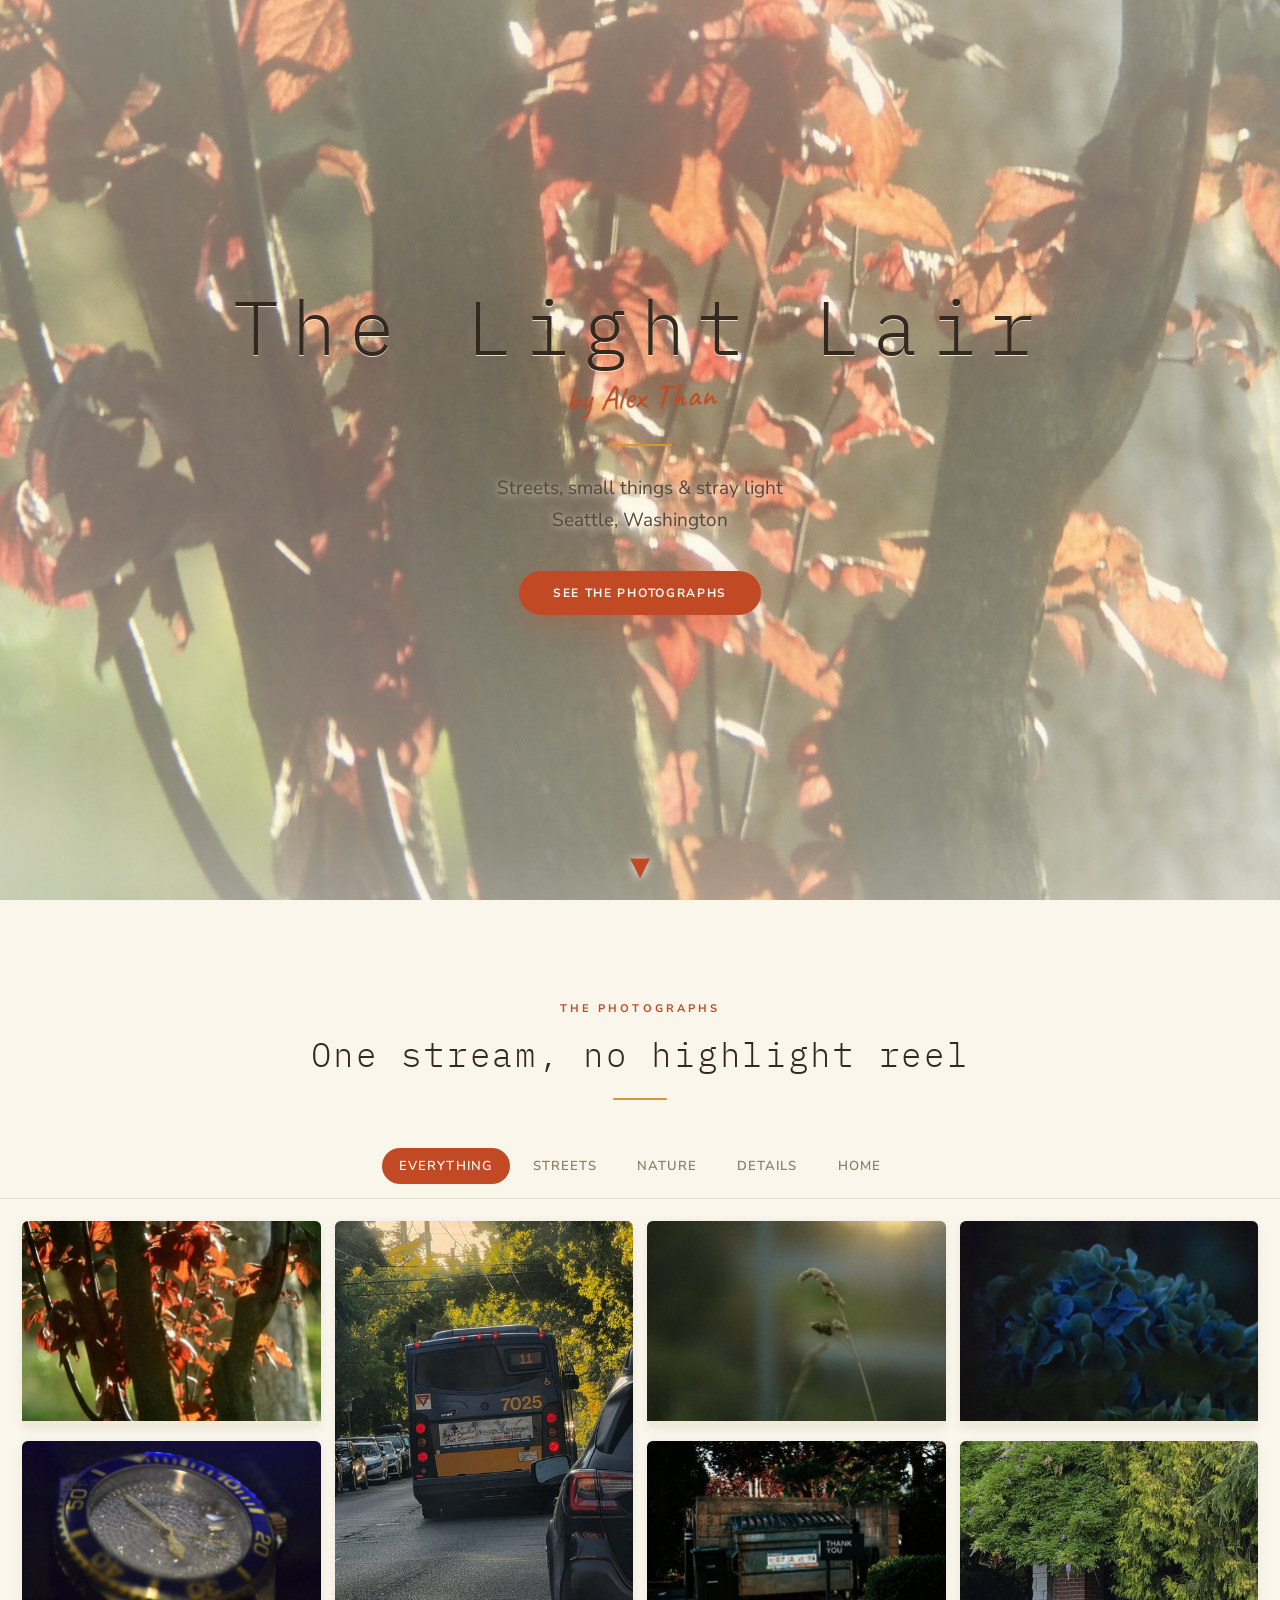
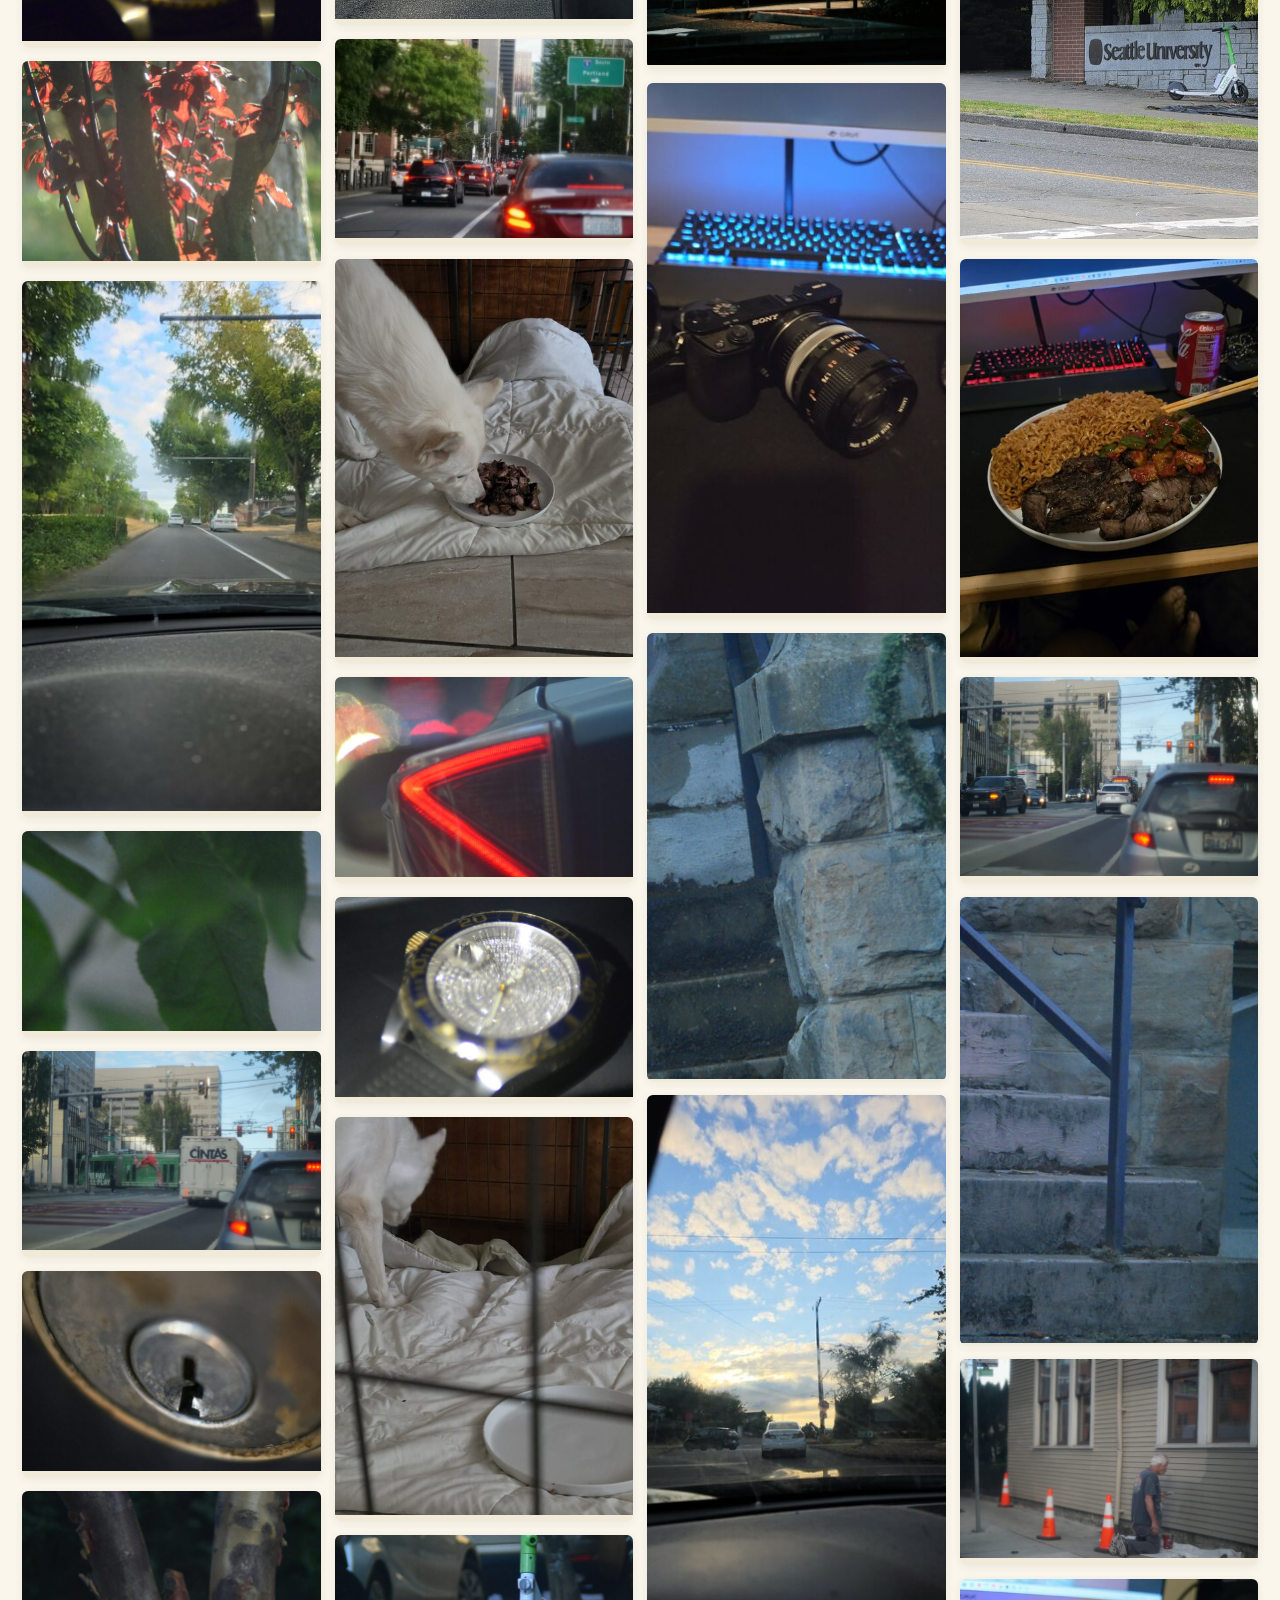
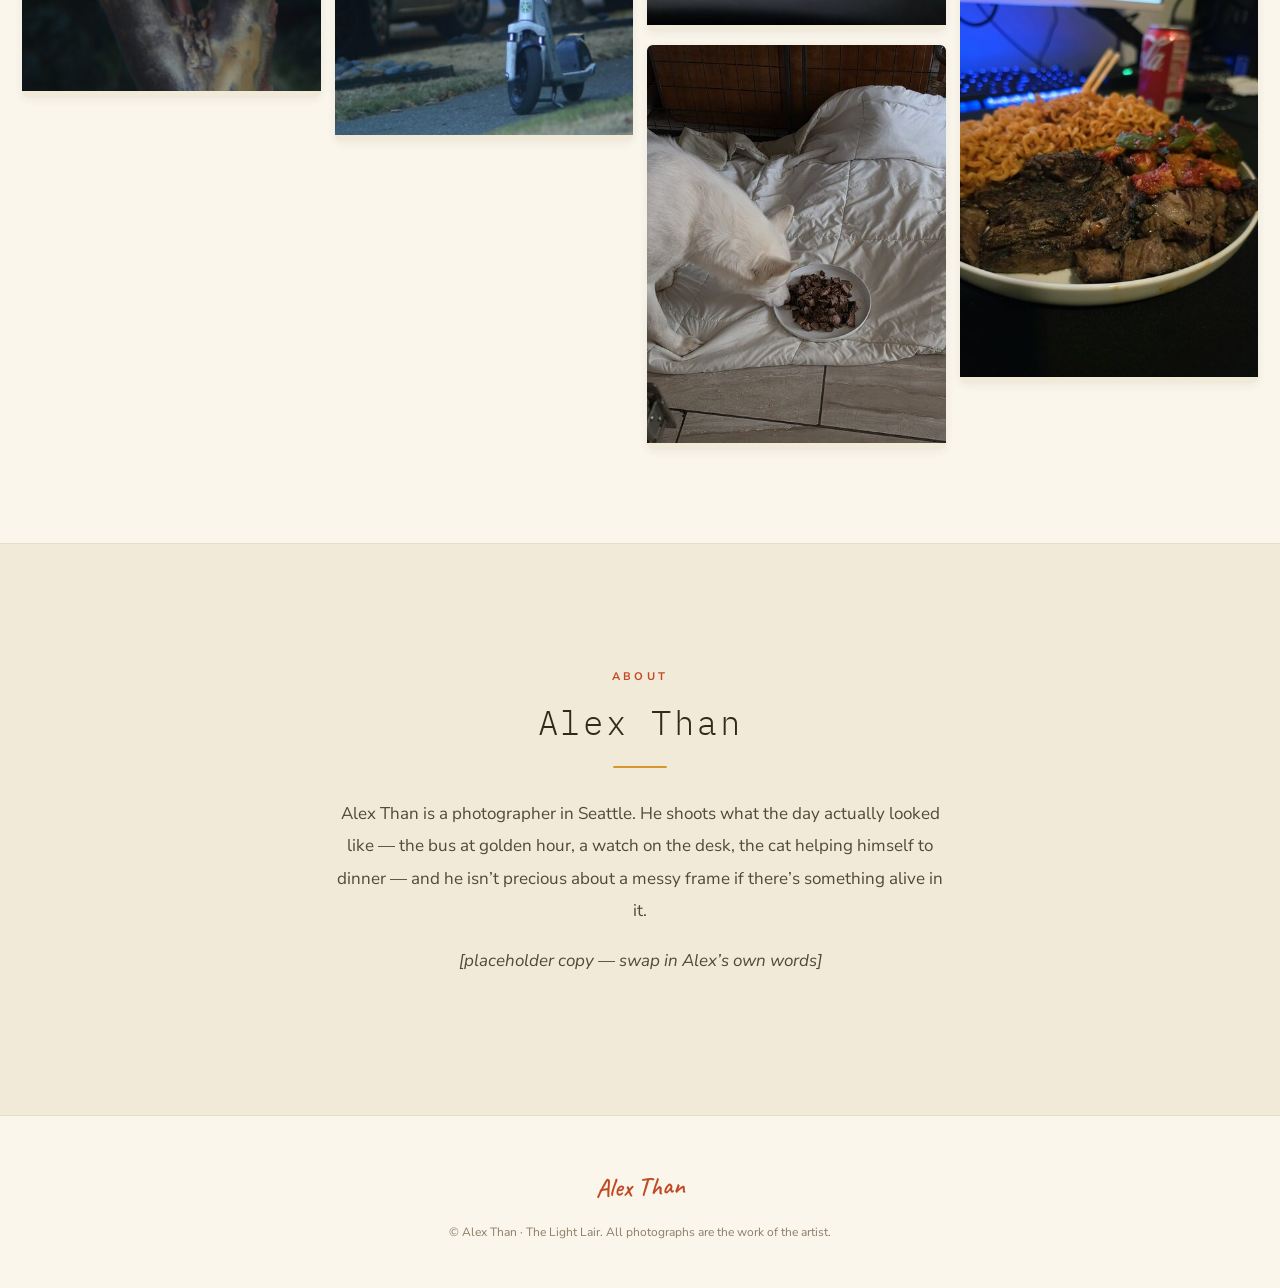
==== index.html @ c65f6cf2 "The Light Lair — Phase 1 shell (by Alex Than)" ====
<!doctype html>
<html lang="en">
<head>
<meta charset="utf-8">
<meta name="viewport" content="width=device-width, initial-scale=1">
<title>The Light Lair — Alex Than Photography</title>
<meta name="description" content="The Light Lair — street, nature &amp; still-life photography by Alex Than, Seattle.">
<meta name="robots" content="noindex, nofollow">
<link rel="preload" as="image" href="images/ll-01-red-maple.jpg">
<link rel="preconnect" href="https://fonts.googleapis.com">
<link rel="preconnect" href="https://fonts.gstatic.com" crossorigin>
<link rel="stylesheet" href="https://fonts.googleapis.com/css2?family=IBM+Plex+Mono:wght@300;400&family=Caveat:wght@500;600&family=Nunito+Sans:ital,opsz,wght@0,6..12,400;0,6..12,600;0,6..12,700;1,6..12,400&display=swap">
<link rel="stylesheet" href="assets/style.css?v=1">
</head>
<body class="home">
<div class="page-fade"></div>

<!-- HERO -->
<section class="hero">
  <div class="hero-bg" style="background-image:url('images/ll-01-red-maple.jpg')"></div>
  <div class="hero-veil"></div>
  <div class="hero-inner">
    <h1 class="wordmark">The Light Lair</h1>
    <div class="signature">by Alex Than</div>
    <div class="hero-rule"></div>
    <p class="hero-tag">Streets, small things &amp; stray light<br>Seattle, Washington</p>
    <a class="cta" href="#gallery">See the Photographs</a>
  </div>
  <a href="#gallery" class="scroll-cue" aria-label="Scroll to the gallery">&#9660;</a>
</section>

<!-- GALLERY -->
<section class="gallery-section" id="gallery">
  <div class="section-head reveal">
    <span class="eyebrow">The Photographs</span>
    <h2>One stream, no highlight reel</h2>
    <div class="head-rule"></div>
  </div>
  <nav class="filters" aria-label="Loose tags">
    <button data-filter="all" class="active">Everything</button>
    <button data-filter="streets">Streets</button>
    <button data-filter="nature">Nature</button>
    <button data-filter="details">Details</button>
    <button data-filter="home">Home</button>
  </nav>
  <main class="grid" id="grid" aria-live="polite">
    <!-- populated from assets/gallery.json by assets/gallery.js -->
  </main>
  <noscript><p class="nojs">This gallery needs JavaScript to load its manifest. The photographs live in <code>images/</code>.</p></noscript>
</section>

<!-- ABOUT -->
<section class="about" id="about">
  <div class="about-inner reveal">
    <span class="eyebrow">About</span>
    <h2>Alex Than</h2>
    <div class="head-rule centered"></div>
    <!-- PLACEHOLDER COPY — Nick: edit freely, Alex hasn't approved any bio text yet -->
    <p>Alex Than is a photographer in Seattle. He shoots what the day actually looked like &mdash; the bus at golden hour, a watch on the desk, the cat helping himself to dinner &mdash; and he isn&rsquo;t precious about a messy frame if there&rsquo;s something alive in it.</p>
    <p class="about-note">[placeholder copy &mdash; swap in Alex&rsquo;s own words]</p>
  </div>
</section>

<!-- FOOTER -->
<footer class="site-footer">
  <div class="reveal">
    <div class="foot-sig">Alex Than</div>
    <div class="license">&copy; Alex Than &middot; The Light Lair. All photographs are the work of the artist.</div>
  </div>
</footer>

<!-- LIGHTBOX -->
<div class="lightbox" id="lightbox" role="dialog" aria-modal="true" aria-label="Photograph viewer">
  <button class="lb-close" aria-label="Close">&times;</button>
  <button class="lb-btn lb-prev" aria-label="Previous">&#8249;</button>
  <figure class="lb-figure">
    <img src="" alt="">
    <figcaption class="lb-cap"></figcaption>
  </figure>
  <button class="lb-btn lb-next" aria-label="Next">&#8250;</button>
  <div class="lb-count"></div>
</div>

<script src="assets/gallery.json.js?v=1"></script>
<script src="assets/gallery.js?v=1"></script>
<script>
// Scroll-reveal for section heads / about / footer
(function () {
  var els = document.querySelectorAll('.reveal');
  if (!('IntersectionObserver' in window)) { els.forEach(function (e) { e.classList.add('in'); }); return; }
  var io = new IntersectionObserver(function (entries) {
    entries.forEach(function (en) { if (en.isIntersecting) { en.target.classList.add('in'); io.unobserve(en.target); } });
  }, { threshold: 0.18 });
  els.forEach(function (e) { io.observe(e); });
})();
</script>
</body>
</html>
---- assets/style.css ----
/* ============================================================
   The Light Lair — Alex Than
   Warm & bright: paper, sunlight, red-maple rust + amber.
   (Structural fork of Wild Focus; palette deliberately inverted.)
   ============================================================ */
:root{
  --bg:#faf6ec;            /* soft cream / paper */
  --panel:#f2ead9;         /* warm panel */
  --ink:#33291f;           /* warm charcoal, not black */
  --muted:#8d7c66;         /* warm gray-brown */
  --line:#e7dcc6;          /* pale sand hairline */
  --accent:#c14a24;        /* red-maple rust */
  --amber:#d9962e;         /* golden-hour amber */
  --accent-deep:#93361a;   /* hover rust */
  --mono:"IBM Plex Mono",ui-monospace,"Cascadia Mono",Menlo,monospace;
  --hand:"Caveat","Segoe Script",cursive;
  --sans:"Nunito Sans",-apple-system,Segoe UI,Roboto,Helvetica,Arial,sans-serif;
}
*{box-sizing:border-box}
html{scroll-behavior:smooth}
body{margin:0;background:var(--bg);color:var(--ink);
  font-family:var(--sans);-webkit-font-smoothing:antialiased}
.home{overflow-x:hidden}

/* ===== hero — sunlit, cream veil over the red maple ===== */
.hero{position:relative;height:100vh;height:100svh;min-height:520px;display:flex;
  align-items:center;justify-content:center;text-align:center;overflow:hidden}
.hero-bg{position:absolute;inset:-4%;background-size:cover;background-position:center;
  animation:kenburns 26s ease-in-out infinite alternate;will-change:transform}
.hero-veil{position:absolute;inset:0;
  background:
    radial-gradient(120% 90% at 50% 38%,rgba(250,246,236,.34),rgba(250,246,236,.52) 62%,rgba(250,246,236,.88) 100%),
    linear-gradient(rgba(217,150,46,.08),rgba(217,150,46,0) 40%)}
.hero-inner{position:relative;z-index:2;padding:24px;display:flex;
  flex-direction:column;align-items:center}
.wordmark{margin:0;font-family:var(--mono);font-weight:300;
  letter-spacing:.16em;font-size:clamp(34px,7.5vw,76px);line-height:1.1;
  color:var(--ink);text-shadow:0 1px 0 rgba(250,246,236,.8);opacity:0;
  animation:heroUp 1.1s cubic-bezier(.2,.7,.2,1) .15s both}
.signature{margin-top:6px;font-family:var(--hand);font-weight:500;
  font-size:clamp(22px,3.6vw,34px);color:var(--accent);
  transform:rotate(-2deg);opacity:0;
  animation:heroUpSig 1.1s cubic-bezier(.2,.7,.2,1) .45s both}
.hero-rule{width:0;height:2px;background:var(--amber);margin:26px 0;border-radius:2px;
  animation:drawRule 1s ease .95s both}
.hero-tag{margin:0;color:#55483a;font-size:clamp(15px,2.4vw,19px);line-height:1.7;
  max-width:560px;text-shadow:0 1px 8px rgba(250,246,236,.85);opacity:0;
  animation:heroUp 1.1s cubic-bezier(.2,.7,.2,1) .7s both}
@media(max-width:420px){
  .wordmark{letter-spacing:.08em;font-size:clamp(26px,8.5vw,34px)}
}
.cta{display:inline-block;margin-top:34px;padding:14px 34px;border-radius:999px;
  background:var(--accent);color:#fdf8ef;font-weight:700;letter-spacing:.14em;
  text-transform:uppercase;font-size:12px;text-decoration:none;
  box-shadow:0 10px 30px rgba(193,74,36,.28);opacity:0;
  animation:heroUp 1.1s cubic-bezier(.2,.7,.2,1) .95s both;
  transition:transform .2s ease,box-shadow .2s ease,background .2s ease}
.cta:hover{transform:translateY(-2px);background:var(--accent-deep);
  box-shadow:0 14px 38px rgba(193,74,36,.4)}
.scroll-cue{position:absolute;bottom:calc(16px + env(safe-area-inset-bottom,0px));left:50%;
  transform:translateX(-50%);z-index:3;color:var(--accent);font-size:34px;line-height:1;
  text-decoration:none;text-shadow:0 1px 10px rgba(250,246,236,.9);
  animation:bob 1.5s ease-in-out infinite}
.scroll-cue:hover{color:var(--accent-deep)}

/* ===== section heads ===== */
.section-head{text-align:center;padding:clamp(56px,9vw,96px) 24px 8px}
.eyebrow{color:var(--accent);letter-spacing:.28em;text-transform:uppercase;
  font-size:11px;font-weight:700}
.section-head h2,.about h2{font-family:var(--mono);font-weight:300;
  letter-spacing:.08em;font-size:clamp(22px,4.4vw,34px);margin:14px 0 0}
.head-rule{width:54px;height:2px;background:var(--amber);margin:22px auto 0;border-radius:2px}

/* ===== filters (loose tags) ===== */
.filters{position:sticky;top:0;z-index:20;background:rgba(250,246,236,.92);
  backdrop-filter:blur(8px);border-bottom:1px solid var(--line);
  display:flex;gap:6px;justify-content:center;flex-wrap:wrap;padding:14px 12px;margin-top:26px}
.filters button{background:transparent;color:var(--muted);border:1px solid transparent;
  padding:8px 16px;border-radius:999px;font-size:13px;letter-spacing:.08em;
  text-transform:uppercase;cursor:pointer;font-family:var(--sans);font-weight:600;
  transition:.15s}
.filters button:hover{color:var(--ink);border-color:var(--line)}
.filters button.active{color:#fdf8ef;background:var(--accent)}

/* ===== masonry grid (CSS grid + JS row-spanning) ===== */
.grid{display:grid;grid-template-columns:repeat(4,1fr);grid-auto-rows:8px;
  gap:14px;padding:22px;max-width:1600px;margin:0 auto;transition:opacity .19s ease}
@media(max-width:1200px){.grid{grid-template-columns:repeat(3,1fr)}}
@media(max-width:800px){.grid{grid-template-columns:repeat(2,1fr)}}
@media(max-width:480px){.grid{grid-template-columns:1fr}}
.grid.switching{opacity:0}
.item{margin:0;cursor:zoom-in;position:relative;overflow:hidden;border-radius:6px;
  background:var(--panel);box-shadow:0 2px 10px rgba(51,41,31,.07)}
.item img{display:block;width:100%;height:auto;transition:transform .4s ease,opacity .3s}
.item:hover img{transform:scale(1.04)}
.item .cap{position:absolute;left:0;right:0;bottom:0;padding:26px 12px 10px;
  font-size:12.5px;letter-spacing:.04em;color:#fdf8ef;
  background:linear-gradient(transparent,rgba(51,41,31,.62));
  opacity:0;transition:opacity .25s ease;pointer-events:none}
.item:hover .cap{opacity:1}
.item.hide{display:none}
.nojs{text-align:center;color:var(--muted);padding:30px}

/* ===== about ===== */
.about{background:var(--panel);border-top:1px solid var(--line);
  border-bottom:1px solid var(--line);padding:clamp(64px,12vw,120px) 24px;
  margin-top:clamp(40px,7vw,72px)}
.about-inner{max-width:620px;margin:0 auto;text-align:center}
.head-rule.centered{margin:22px auto 30px}
.about p{color:#55483a;font-size:clamp(15px,2vw,17px);line-height:1.9;margin:0 0 18px}
.about-note{color:var(--muted);font-size:13px;font-style:italic}

/* ===== footer ===== */
.site-footer{padding:46px 24px;text-align:center;color:var(--muted);font-size:13px;line-height:1.9}
.foot-sig{font-family:var(--hand);font-weight:600;font-size:26px;color:var(--accent);
  transform:rotate(-2deg);margin-bottom:8px}
.site-footer .license{max-width:640px;margin:10px auto 0;font-size:12px;line-height:1.7}

/* ===== lightbox — bright room, not a dark cave ===== */
.lightbox{position:fixed;inset:0;z-index:50;background:rgba(250,246,236,.97);
  display:flex;align-items:center;justify-content:center;opacity:0;
  pointer-events:none;transition:opacity .2s}
.lightbox.open{opacity:1;pointer-events:auto}
.lb-figure{margin:0;display:flex;flex-direction:column;align-items:center;gap:12px}
.lightbox img{max-width:92vw;max-height:82vh;object-fit:contain;border-radius:4px;
  box-shadow:0 20px 60px rgba(51,41,31,.30)}
.lb-cap{color:var(--ink);font-size:14px;letter-spacing:.04em;text-align:center;
  max-width:80vw}
.lb-btn{position:absolute;top:50%;transform:translateY(-50%);background:none;
  border:0;color:var(--ink);font-size:44px;cursor:pointer;padding:10px 18px;opacity:.55;
  transition:.15s;user-select:none;z-index:2}
.lb-btn:hover{opacity:1;color:var(--accent)}
.lb-prev{left:8px}.lb-next{right:8px}
.lb-close{position:absolute;top:14px;right:20px;font-size:34px;color:var(--ink);
  background:none;border:0;cursor:pointer;opacity:.55;z-index:2}
.lb-close:hover{opacity:1;color:var(--accent)}
.lb-count{position:absolute;bottom:18px;left:0;right:0;text-align:center;
  color:var(--muted);font-size:13px;letter-spacing:.1em;font-family:var(--mono)}
@media(max-width:600px){.lb-btn{font-size:30px}}

/* ===== scroll reveal ===== */
.reveal{opacity:0;transform:translateY(26px);
  transition:opacity .9s ease,transform .9s cubic-bezier(.2,.7,.2,1)}
.reveal.in{opacity:1;transform:none}

/* ===== animations ===== */
@keyframes kenburns{from{transform:scale(1) translate3d(0,0,0)}
  to{transform:scale(1.06) translate3d(0,-1.5%,0)}}
@keyframes heroUp{from{opacity:0;transform:translateY(20px)}to{opacity:1;transform:translateY(0)}}
@keyframes heroUpSig{from{opacity:0;transform:translateY(20px) rotate(-2deg)}
  to{opacity:1;transform:translateY(0) rotate(-2deg)}}
@keyframes drawRule{from{width:0}to{width:64px}}
@keyframes bob{0%,100%{transform:translateX(-50%) translateY(0)}50%{transform:translateX(-50%) translateY(8px)}}

/* cross-page fade — "morning light coming up" (cream, not black) */
.page-fade{position:fixed;inset:0;z-index:9999;background:#faf6ec;
  pointer-events:none;animation:lightsUp 900ms ease forwards}
@keyframes lightsUp{from{opacity:1}to{opacity:0}}

@media(prefers-reduced-motion:reduce){
  .hero-bg{animation:none}.scroll-cue{animation:none;opacity:1}
  .wordmark,.signature,.hero-tag,.cta{animation:none;opacity:1}
  .hero-rule{width:64px;animation:none}.reveal{transition:none}
  .page-fade{animation:none;opacity:0;display:none}
}
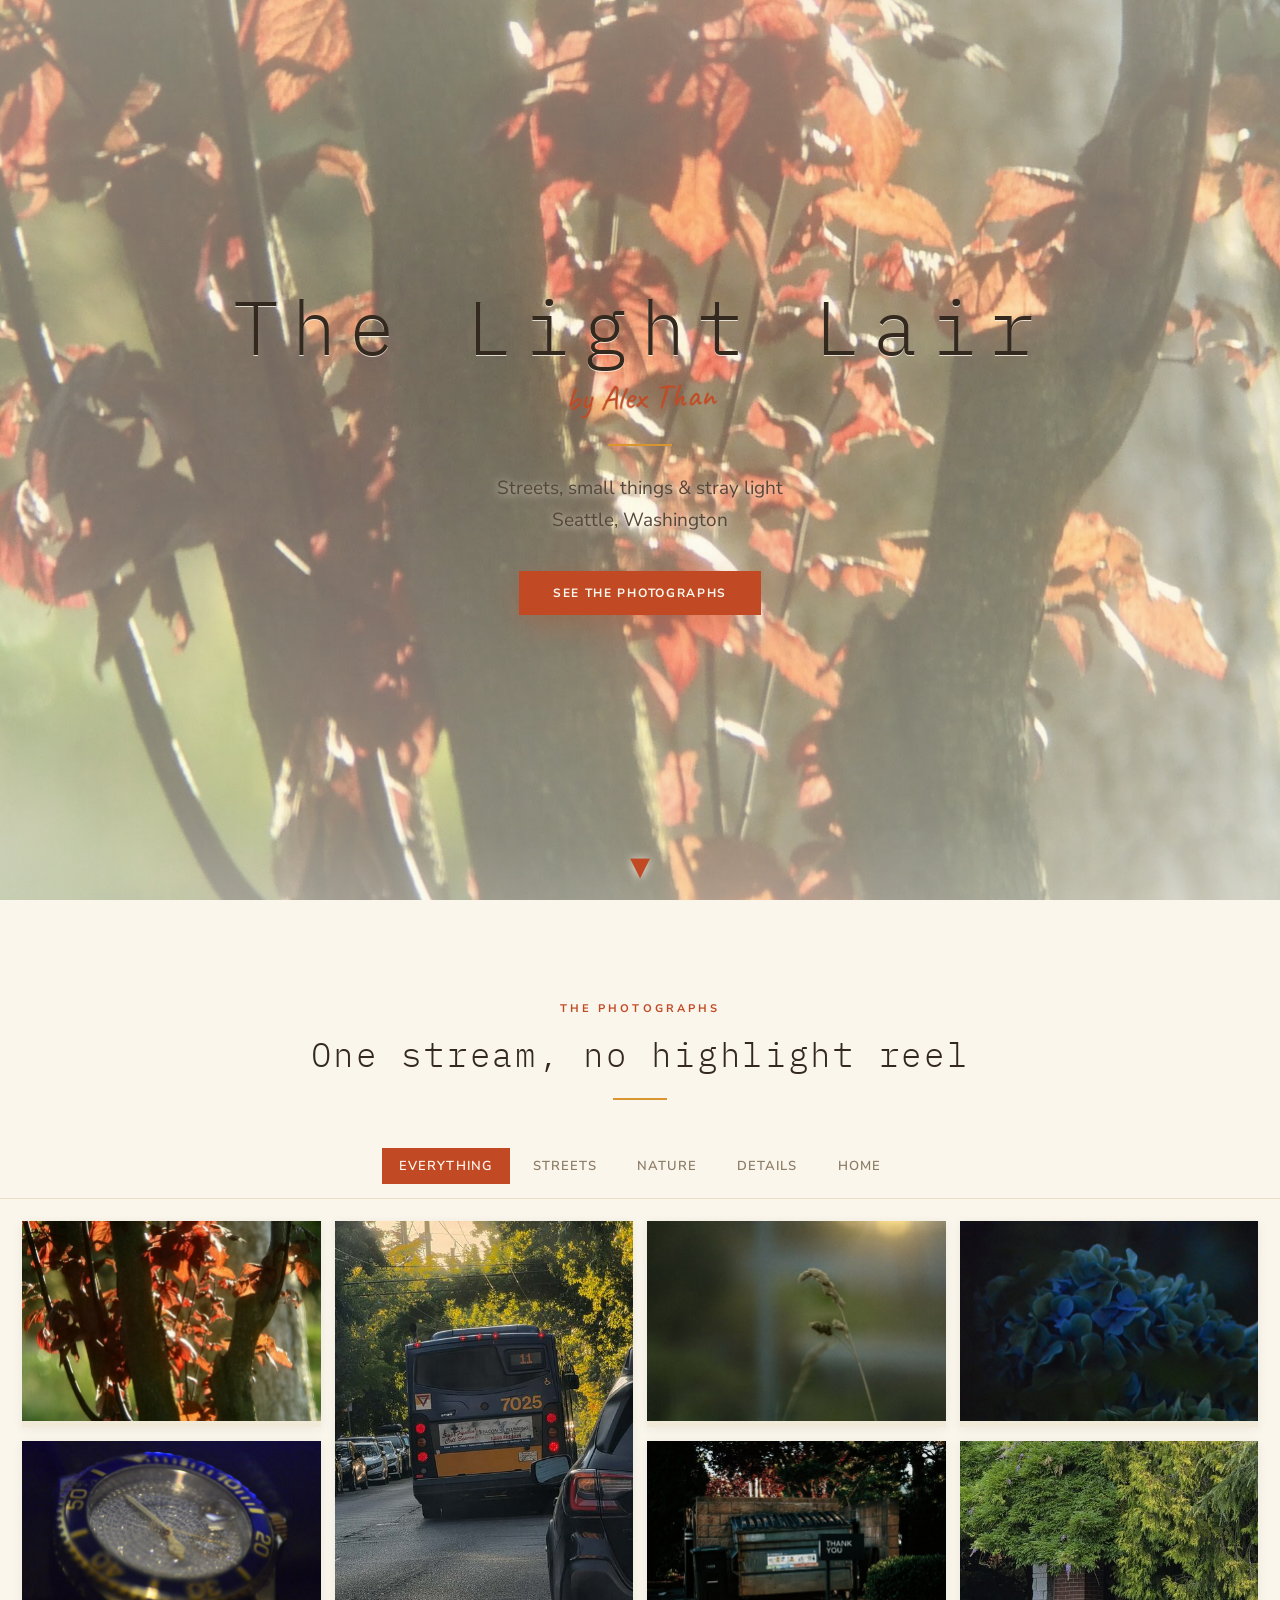
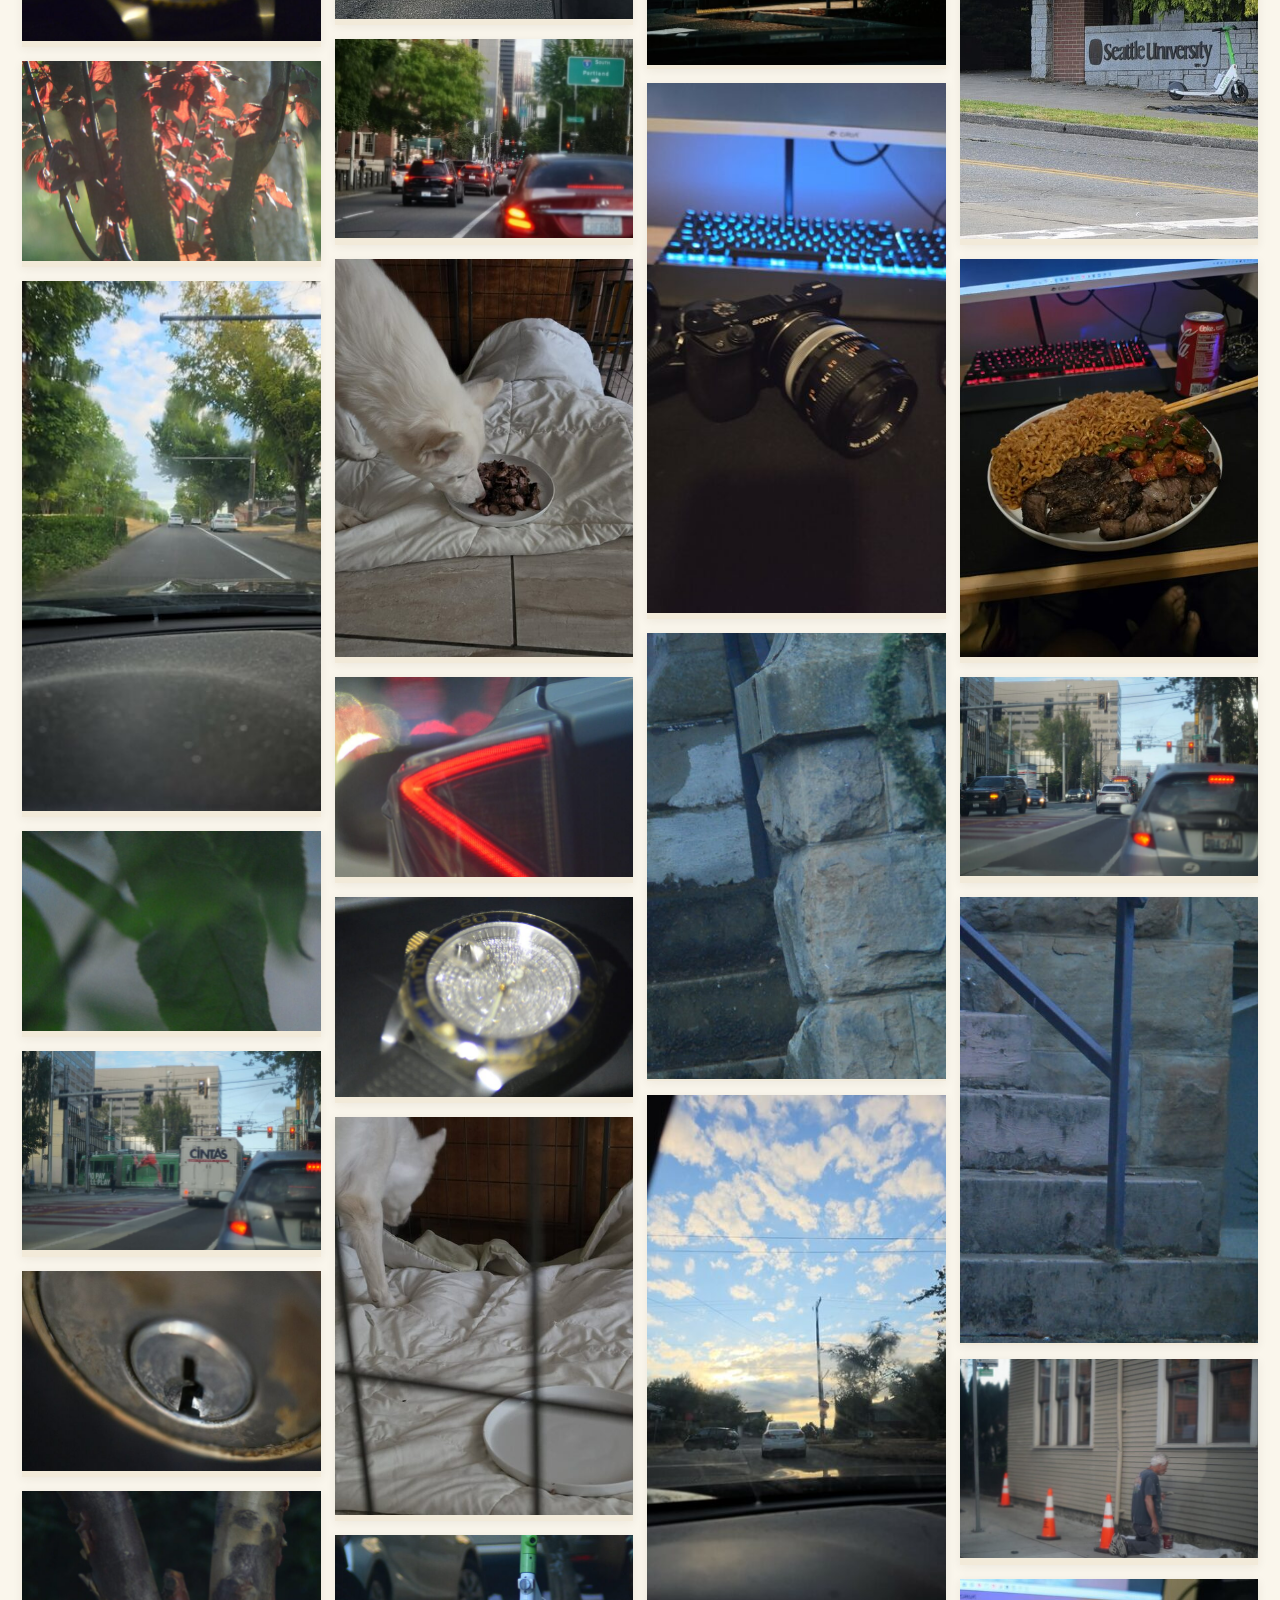
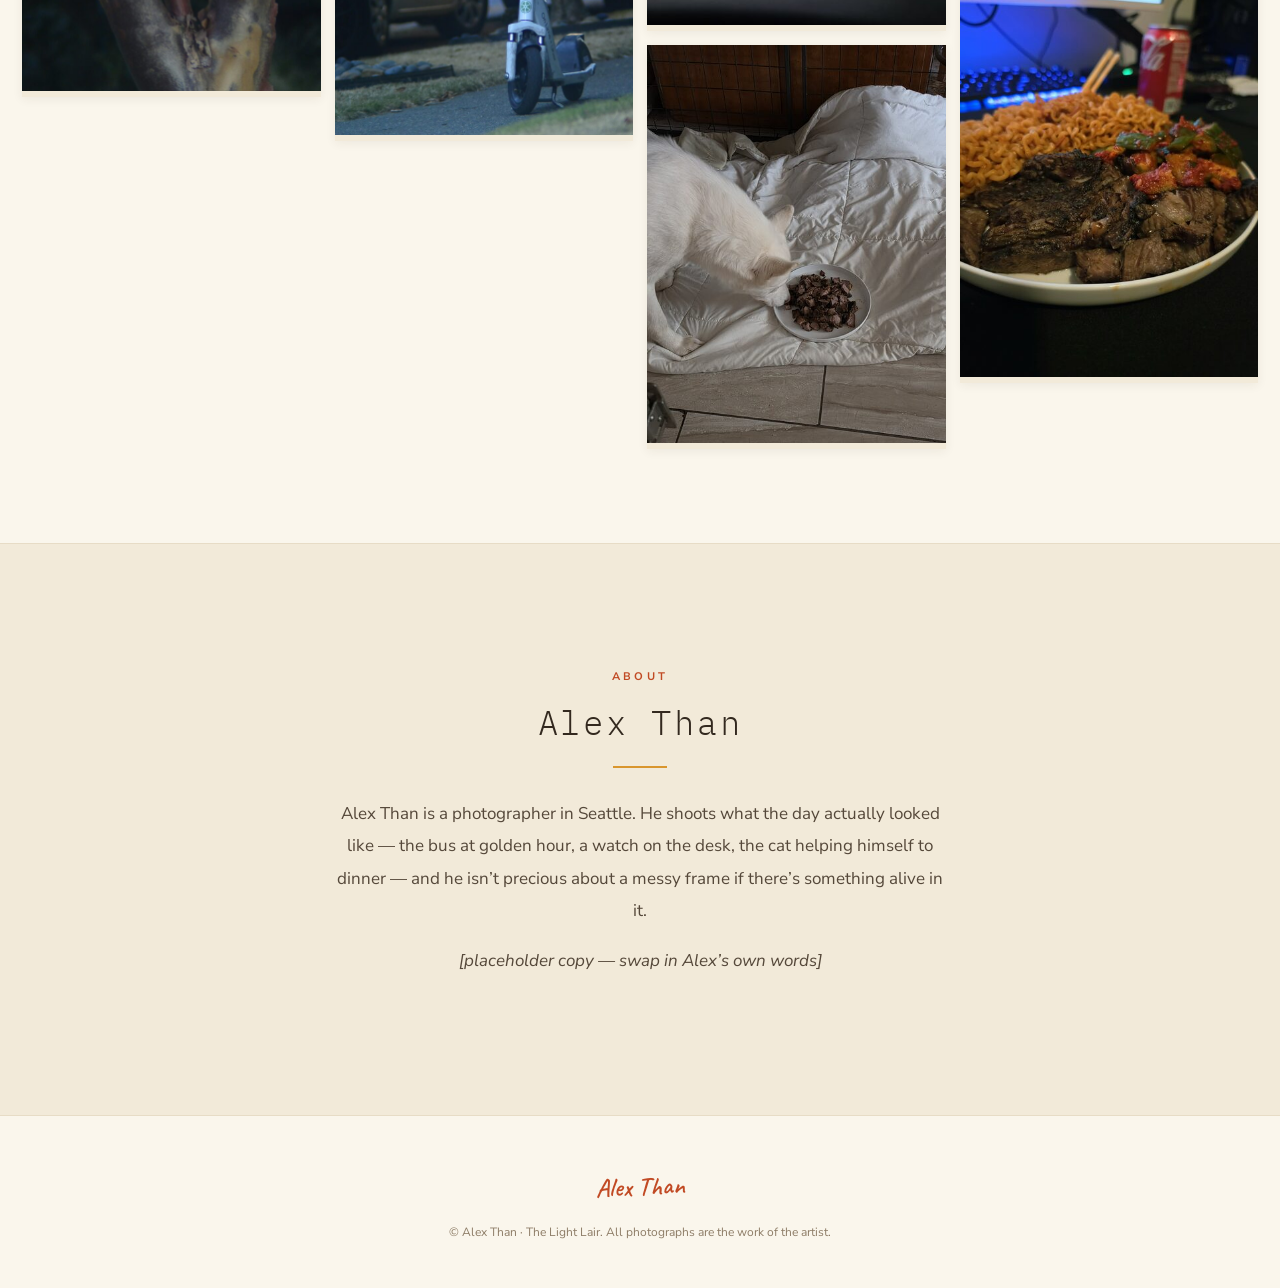
==== commit 9ab6d3c0: "Square all corners (border-radius 0) — differentiate from Wild Focus; cache v3" ====
--- a/index.html
+++ b/index.html
@@ -10,7 +10,7 @@
 <link rel="preconnect" href="https://fonts.googleapis.com">
 <link rel="preconnect" href="https://fonts.gstatic.com" crossorigin>
 <link rel="stylesheet" href="https://fonts.googleapis.com/css2?family=IBM+Plex+Mono:wght@300;400&family=Caveat:wght@500;600&family=Nunito+Sans:ital,opsz,wght@0,6..12,400;0,6..12,600;0,6..12,700;1,6..12,400&display=swap">
-<link rel="stylesheet" href="assets/style.css?v=1">
+<link rel="stylesheet" href="assets/style.css?v=3">
 </head>
 <body class="home">
 <div class="page-fade"></div>
--- a/assets/style.css
+++ b/assets/style.css
@@ -41,7 +41,7 @@
   font-size:clamp(22px,3.6vw,34px);color:var(--accent);
   transform:rotate(-2deg);opacity:0;
   animation:heroUpSig 1.1s cubic-bezier(.2,.7,.2,1) .45s both}
-.hero-rule{width:0;height:2px;background:var(--amber);margin:26px 0;border-radius:2px;
+.hero-rule{width:0;height:2px;background:var(--amber);margin:26px 0;border-radius:0;
   animation:drawRule 1s ease .95s both}
 .hero-tag{margin:0;color:#55483a;font-size:clamp(15px,2.4vw,19px);line-height:1.7;
   max-width:560px;text-shadow:0 1px 8px rgba(250,246,236,.85);opacity:0;
@@ -49,7 +49,7 @@
 @media(max-width:420px){
   .wordmark{letter-spacing:.08em;font-size:clamp(26px,8.5vw,34px)}
 }
-.cta{display:inline-block;margin-top:34px;padding:14px 34px;border-radius:999px;
+.cta{display:inline-block;margin-top:34px;padding:14px 34px;border-radius:0;
   background:var(--accent);color:#fdf8ef;font-weight:700;letter-spacing:.14em;
   text-transform:uppercase;font-size:12px;text-decoration:none;
   box-shadow:0 10px 30px rgba(193,74,36,.28);opacity:0;
@@ -69,14 +69,14 @@
   font-size:11px;font-weight:700}
 .section-head h2,.about h2{font-family:var(--mono);font-weight:300;
   letter-spacing:.08em;font-size:clamp(22px,4.4vw,34px);margin:14px 0 0}
-.head-rule{width:54px;height:2px;background:var(--amber);margin:22px auto 0;border-radius:2px}
+.head-rule{width:54px;height:2px;background:var(--amber);margin:22px auto 0;border-radius:0}
 
 /* ===== filters (loose tags) ===== */
 .filters{position:sticky;top:0;z-index:20;background:rgba(250,246,236,.92);
   backdrop-filter:blur(8px);border-bottom:1px solid var(--line);
   display:flex;gap:6px;justify-content:center;flex-wrap:wrap;padding:14px 12px;margin-top:26px}
 .filters button{background:transparent;color:var(--muted);border:1px solid transparent;
-  padding:8px 16px;border-radius:999px;font-size:13px;letter-spacing:.08em;
+  padding:8px 16px;border-radius:0;font-size:13px;letter-spacing:.08em;
   text-transform:uppercase;cursor:pointer;font-family:var(--sans);font-weight:600;
   transition:.15s}
 .filters button:hover{color:var(--ink);border-color:var(--line)}
@@ -89,7 +89,7 @@
 @media(max-width:800px){.grid{grid-template-columns:repeat(2,1fr)}}
 @media(max-width:480px){.grid{grid-template-columns:1fr}}
 .grid.switching{opacity:0}
-.item{margin:0;cursor:zoom-in;position:relative;overflow:hidden;border-radius:6px;
+.item{margin:0;cursor:zoom-in;position:relative;overflow:hidden;border-radius:0;
   background:var(--panel);box-shadow:0 2px 10px rgba(51,41,31,.07)}
 .item img{display:block;width:100%;height:auto;transition:transform .4s ease,opacity .3s}
 .item:hover img{transform:scale(1.04)}
@@ -122,7 +122,7 @@
   pointer-events:none;transition:opacity .2s}
 .lightbox.open{opacity:1;pointer-events:auto}
 .lb-figure{margin:0;display:flex;flex-direction:column;align-items:center;gap:12px}
-.lightbox img{max-width:92vw;max-height:82vh;object-fit:contain;border-radius:4px;
+.lightbox img{max-width:92vw;max-height:82vh;object-fit:contain;border-radius:0;
   box-shadow:0 20px 60px rgba(51,41,31,.30)}
 .lb-cap{color:var(--ink);font-size:14px;letter-spacing:.04em;text-align:center;
   max-width:80vw}
@@ -142,6 +142,9 @@
 .reveal{opacity:0;transform:translateY(26px);
   transition:opacity .9s ease,transform .9s cubic-bezier(.2,.7,.2,1)}
 .reveal.in{opacity:1;transform:none}
+/* about — slide in from the side instead of the scroll-up reveal */
+.about .reveal{transform:translateX(-46px)}
+.about .reveal.in{transform:none}
 
 /* ===== animations ===== */
 @keyframes kenburns{from{transform:scale(1) translate3d(0,0,0)}
